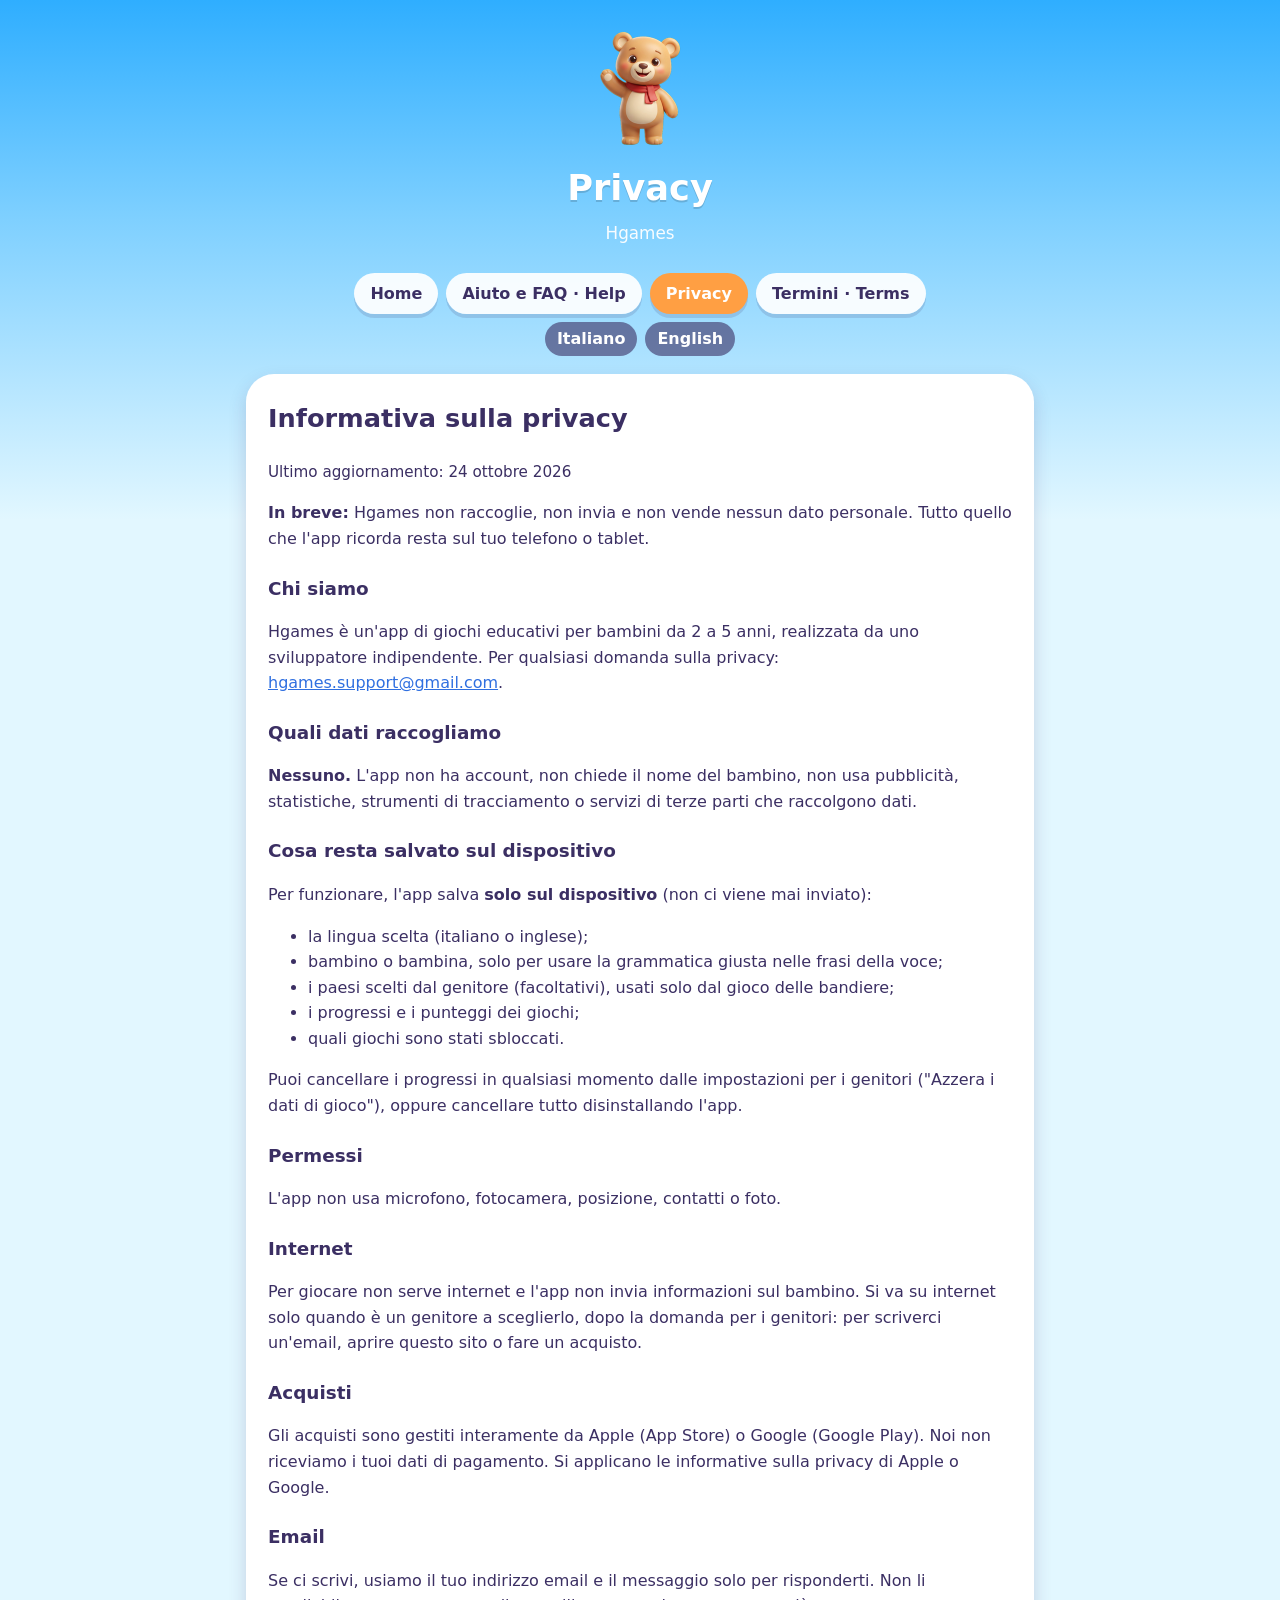
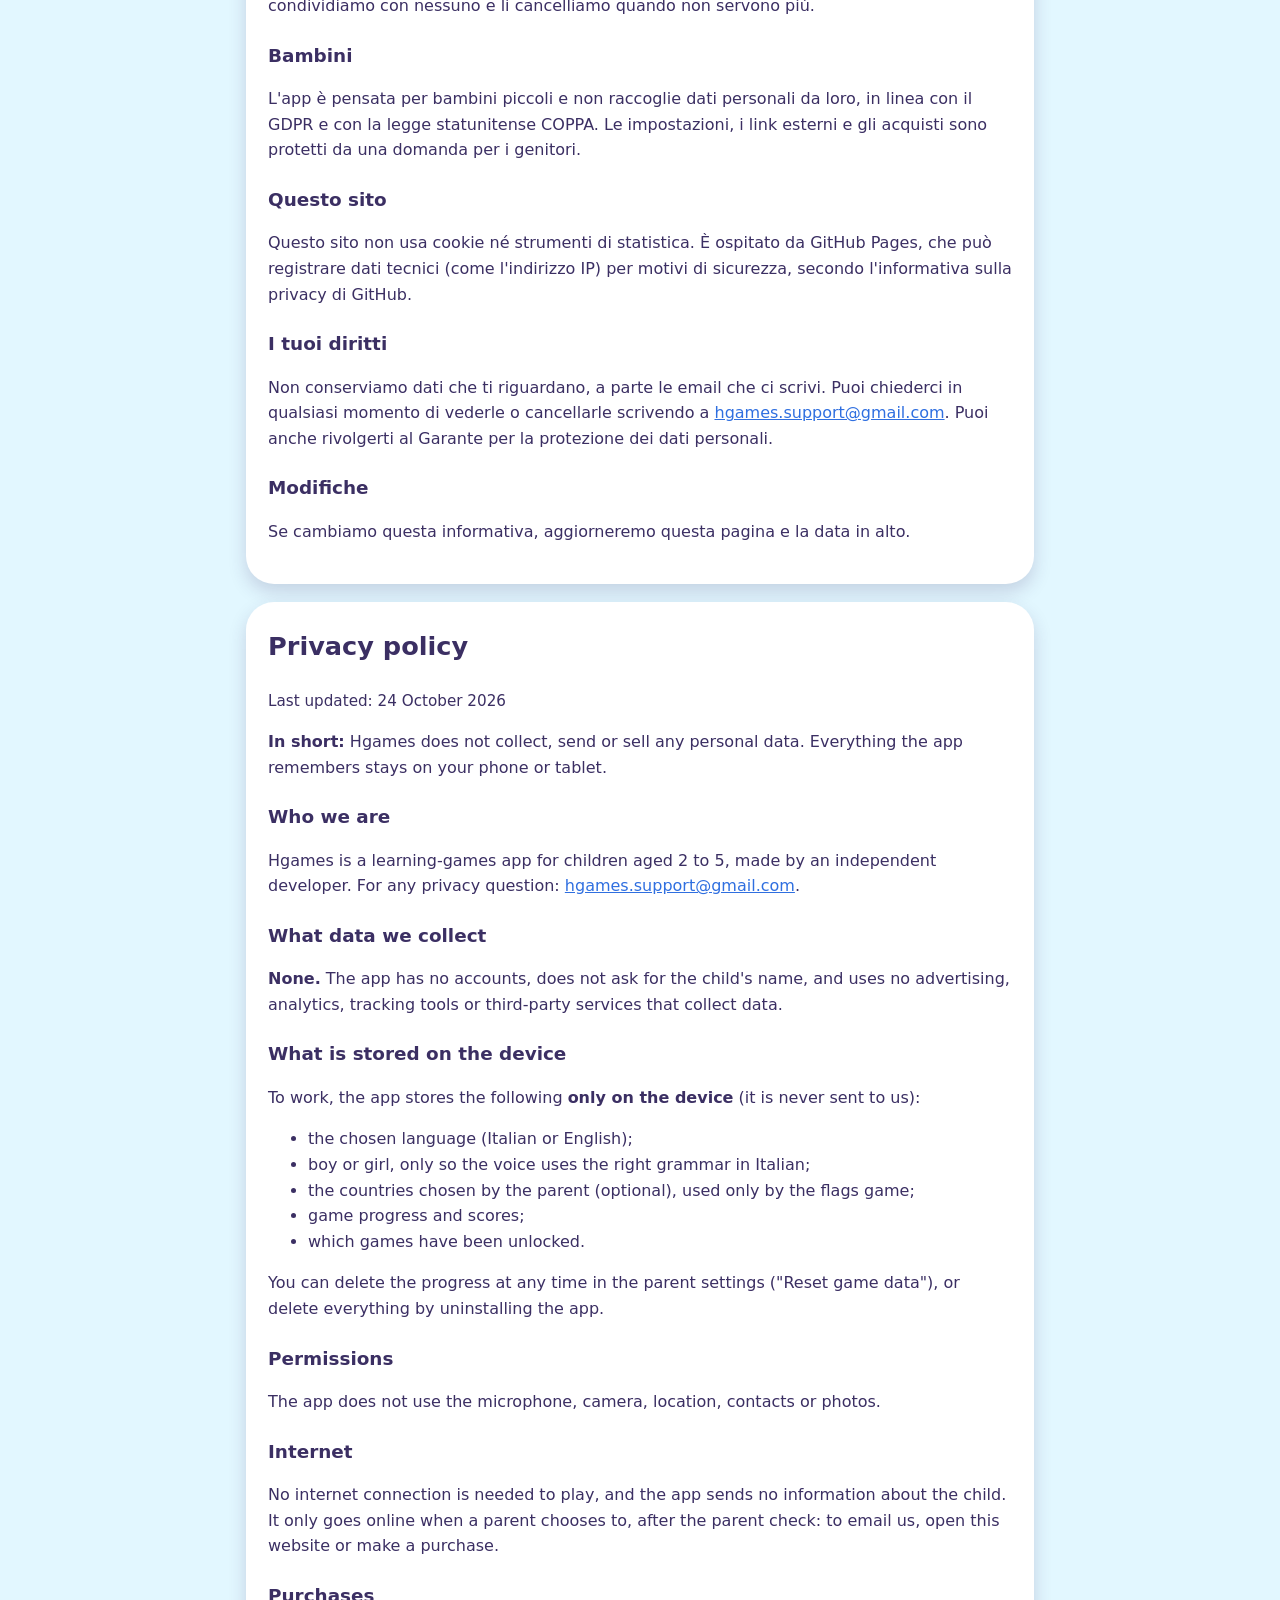
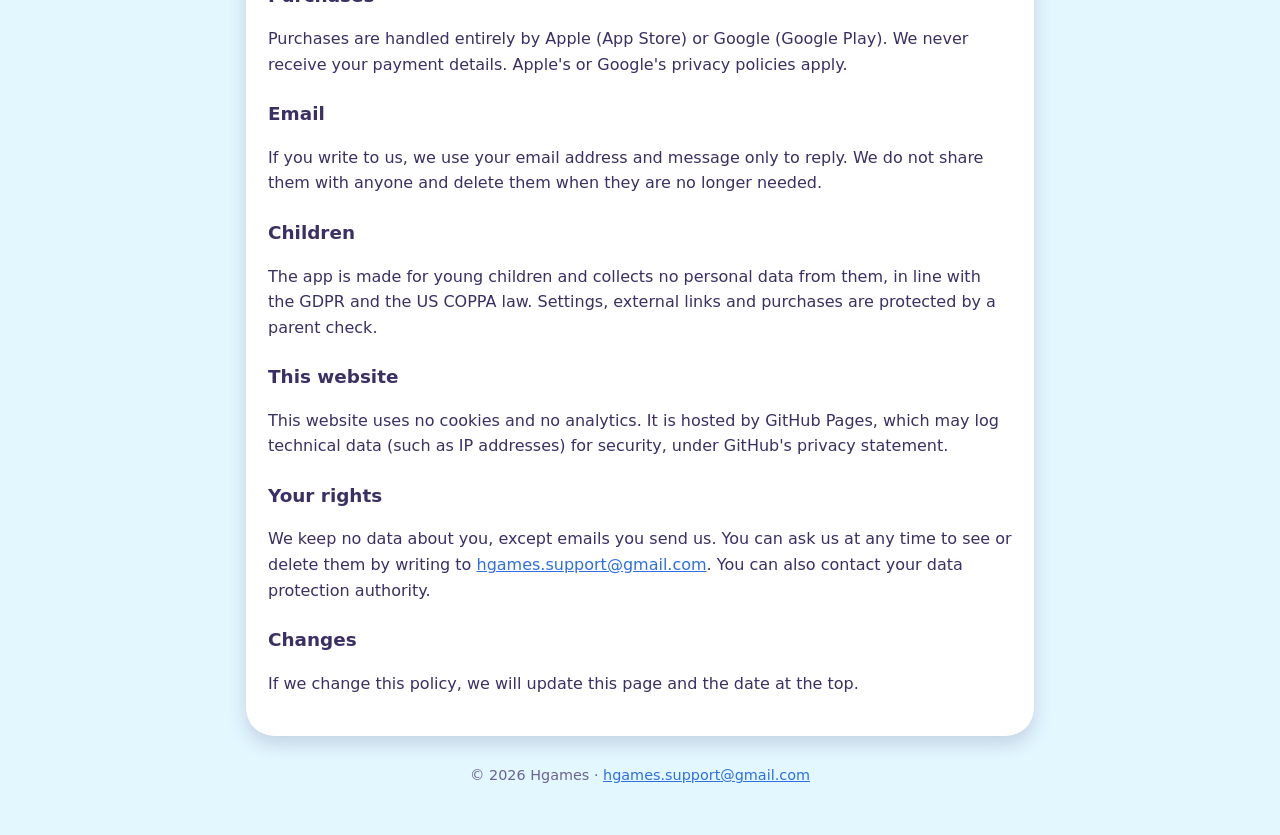
==== privacy.html @ 226e392a "Add files via upload" ====
<!doctype html>
<html lang="it">
<head>
  <meta charset="utf-8">
  <meta name="viewport" content="width=device-width, initial-scale=1">
  <title>Hgames Privacy</title>
  <meta name="description" content="Informativa sulla privacy di Hgames. Privacy policy of Hgames.">
  <link rel="stylesheet" href="style.css">
</head>
<body>
  <div class="wrap">
    <header>
      <img src="images/mascot.png" alt="">
      <h1>Privacy</h1>
      <p>Hgames</p>
    </header>
    <nav>
      <a href="index.html">Home</a>
      <a href="support.html">Aiuto e FAQ · Help</a>
      <a href="privacy.html" aria-current="page">Privacy</a>
      <a href="terms.html">Termini · Terms</a>
    </nav>
    <div class="lang"><a href="#it">Italiano</a><a href="#en">English</a></div>

    <section class="card" id="it" lang="it">
      <h2>Informativa sulla privacy</h2>
      <p class="muted">Ultimo aggiornamento: 24 ottobre 2026</p>
      <p><strong>In breve:</strong> Hgames non raccoglie, non invia e non vende nessun dato personale. Tutto quello che l'app ricorda resta sul tuo telefono o tablet.</p>

      <h3>Chi siamo</h3>
      <p>Hgames è un'app di giochi educativi per bambini da 2 a 5 anni, realizzata da uno sviluppatore indipendente. Per qualsiasi domanda sulla privacy: <a href="mailto:hgames.support@gmail.com">hgames.support@gmail.com</a>.</p>

      <h3>Quali dati raccogliamo</h3>
      <p><strong>Nessuno.</strong> L'app non ha account, non chiede il nome del bambino, non usa pubblicità, statistiche, strumenti di tracciamento o servizi di terze parti che raccolgono dati.</p>

      <h3>Cosa resta salvato sul dispositivo</h3>
      <p>Per funzionare, l'app salva <strong>solo sul dispositivo</strong> (non ci viene mai inviato):</p>
      <ul>
        <li>la lingua scelta (italiano o inglese);</li>
        <li>bambino o bambina, solo per usare la grammatica giusta nelle frasi della voce;</li>
        <li>i paesi scelti dal genitore (facoltativi), usati solo dal gioco delle bandiere;</li>
        <li>i progressi e i punteggi dei giochi;</li>
        <li>quali giochi sono stati sbloccati.</li>
      </ul>
      <p>Puoi cancellare i progressi in qualsiasi momento dalle impostazioni per i genitori ("Azzera i dati di gioco"), oppure cancellare tutto disinstallando l'app.</p>

      <h3>Permessi</h3>
      <p>L'app non usa microfono, fotocamera, posizione, contatti o foto.</p>

      <h3>Internet</h3>
      <p>Per giocare non serve internet e l'app non invia informazioni sul bambino. Si va su internet solo quando è un genitore a sceglierlo, dopo la domanda per i genitori: per scriverci un'email, aprire questo sito o fare un acquisto.</p>

      <h3>Acquisti</h3>
      <p>Gli acquisti sono gestiti interamente da Apple (App Store) o Google (Google Play). Noi non riceviamo i tuoi dati di pagamento. Si applicano le informative sulla privacy di Apple o Google.</p>

      <h3>Email</h3>
      <p>Se ci scrivi, usiamo il tuo indirizzo email e il messaggio solo per risponderti. Non li condividiamo con nessuno e li cancelliamo quando non servono più.</p>

      <h3>Bambini</h3>
      <p>L'app è pensata per bambini piccoli e non raccoglie dati personali da loro, in linea con il GDPR e con la legge statunitense COPPA. Le impostazioni, i link esterni e gli acquisti sono protetti da una domanda per i genitori.</p>

      <h3>Questo sito</h3>
      <p>Questo sito non usa cookie né strumenti di statistica. È ospitato da GitHub Pages, che può registrare dati tecnici (come l'indirizzo IP) per motivi di sicurezza, secondo l'informativa sulla privacy di GitHub.</p>

      <h3>I tuoi diritti</h3>
      <p>Non conserviamo dati che ti riguardano, a parte le email che ci scrivi. Puoi chiederci in qualsiasi momento di vederle o cancellarle scrivendo a <a href="mailto:hgames.support@gmail.com">hgames.support@gmail.com</a>. Puoi anche rivolgerti al Garante per la protezione dei dati personali.</p>

      <h3>Modifiche</h3>
      <p>Se cambiamo questa informativa, aggiorneremo questa pagina e la data in alto.</p>
    </section>

    <section class="card" id="en" lang="en">
      <h2>Privacy policy</h2>
      <p class="muted">Last updated: 24 October 2026</p>
      <p><strong>In short:</strong> Hgames does not collect, send or sell any personal data. Everything the app remembers stays on your phone or tablet.</p>

      <h3>Who we are</h3>
      <p>Hgames is a learning-games app for children aged 2 to 5, made by an independent developer. For any privacy question: <a href="mailto:hgames.support@gmail.com">hgames.support@gmail.com</a>.</p>

      <h3>What data we collect</h3>
      <p><strong>None.</strong> The app has no accounts, does not ask for the child's name, and uses no advertising, analytics, tracking tools or third-party services that collect data.</p>

      <h3>What is stored on the device</h3>
      <p>To work, the app stores the following <strong>only on the device</strong> (it is never sent to us):</p>
      <ul>
        <li>the chosen language (Italian or English);</li>
        <li>boy or girl, only so the voice uses the right grammar in Italian;</li>
        <li>the countries chosen by the parent (optional), used only by the flags game;</li>
        <li>game progress and scores;</li>
        <li>which games have been unlocked.</li>
      </ul>
      <p>You can delete the progress at any time in the parent settings ("Reset game data"), or delete everything by uninstalling the app.</p>

      <h3>Permissions</h3>
      <p>The app does not use the microphone, camera, location, contacts or photos.</p>

      <h3>Internet</h3>
      <p>No internet connection is needed to play, and the app sends no information about the child. It only goes online when a parent chooses to, after the parent check: to email us, open this website or make a purchase.</p>

      <h3>Purchases</h3>
      <p>Purchases are handled entirely by Apple (App Store) or Google (Google Play). We never receive your payment details. Apple's or Google's privacy policies apply.</p>

      <h3>Email</h3>
      <p>If you write to us, we use your email address and message only to reply. We do not share them with anyone and delete them when they are no longer needed.</p>

      <h3>Children</h3>
      <p>The app is made for young children and collects no personal data from them, in line with the GDPR and the US COPPA law. Settings, external links and purchases are protected by a parent check.</p>

      <h3>This website</h3>
      <p>This website uses no cookies and no analytics. It is hosted by GitHub Pages, which may log technical data (such as IP addresses) for security, under GitHub's privacy statement.</p>

      <h3>Your rights</h3>
      <p>We keep no data about you, except emails you send us. You can ask us at any time to see or delete them by writing to <a href="mailto:hgames.support@gmail.com">hgames.support@gmail.com</a>. You can also contact your data protection authority.</p>

      <h3>Changes</h3>
      <p>If we change this policy, we will update this page and the date at the top.</p>
    </section>

    <footer>© 2026 Hgames · <a href="mailto:hgames.support@gmail.com">hgames.support@gmail.com</a></footer>
  </div>
</body>
</html>
---- style.css ----
/* Hgames website: privacy policy, support/FAQ and terms. No external fonts, scripts or trackers. */
:root {
  --sky-top: #2faeff;
  --sky-bottom: #e2f7ff;
  --text: #3b2f63;
  --soft: #6b6390;
  --card: #ffffff;
  --accent: #ff9f43;
  --green: #3ccb7f;
  --line: #e4defa;
  --bg: linear-gradient(180deg, var(--sky-top) 0%, #7fd0ff 220px, var(--sky-bottom) 520px);
}
@media (prefers-color-scheme: dark) {
  :root {
    --text: #f1edff;
    --soft: #c9c1ea;
    --card: #2a2440;
    --line: #463d68;
    --bg: linear-gradient(180deg, #123a5c 0%, #1b2a44 300px, #17142a 600px);
  }
}
* { box-sizing: border-box; }
html { -webkit-text-size-adjust: 100%; }
body {
  margin: 0;
  font-family: "Nunito", "Segoe UI Rounded", "SF Pro Rounded", ui-rounded, "Segoe UI", system-ui, -apple-system, Roboto, sans-serif;
  color: var(--text);
  background: var(--bg);
  background-color: var(--sky-bottom);
  min-height: 100vh;
  line-height: 1.6;
}
@media (prefers-color-scheme: dark) { body { background-color: #17142a; } }
a { color: #2f6fe0; }
@media (prefers-color-scheme: dark) { a { color: #8fb8ff; } }
.wrap { max-width: 820px; margin: 0 auto; padding: 0 16px 48px; }
header { text-align: center; padding: 28px 0 8px; color: #fff; }
header img { width: 120px; height: 120px; object-fit: contain; }
header h1 { margin: 4px 0 0; font-size: 2.2rem; text-shadow: 0 2px 0 rgba(0, 0, 0, 0.15); }
header p { margin: 4px 0 0; font-size: 1.05rem; opacity: 0.95; }
nav { display: flex; flex-wrap: wrap; gap: 8px; justify-content: center; margin: 18px 0 8px; }
nav a {
  background: rgba(255, 255, 255, 0.92);
  color: #3b2f63;
  text-decoration: none;
  font-weight: 700;
  padding: 8px 16px;
  border-radius: 999px;
  box-shadow: 0 4px 0 rgba(59, 47, 99, 0.15);
}
nav a[aria-current="page"] { background: var(--accent); color: #fff; }
.lang { display: flex; gap: 8px; justify-content: center; margin: 6px 0 18px; }
.lang a { color: #fff; font-weight: 700; text-decoration: none; padding: 4px 12px; border-radius: 999px; background: rgba(59, 47, 99, 0.6); }
.card {
  background: var(--card);
  border-radius: 28px;
  padding: 24px 22px;
  margin: 18px 0;
  box-shadow: 0 8px 18px rgba(59, 47, 99, 0.18);
  overflow-wrap: anywhere;
}
.card h2 { margin-top: 0; font-size: 1.6rem; }
.card h3 { margin: 22px 0 4px; font-size: 1.15rem; }
.card p, .card li { color: var(--text); }
.muted { color: var(--soft); font-size: 0.95rem; }
.badges { display: flex; flex-wrap: wrap; gap: 8px; margin: 12px 0; padding: 0; list-style: none; }
.badges li { background: #eafaf1; color: #1d7a4b; border-radius: 999px; padding: 6px 12px; font-weight: 700; font-size: 0.95rem; }
@media (prefers-color-scheme: dark) { .badges li { background: #173b2a; color: #8de0b4; } }
details { border-top: 1px solid var(--line); padding: 10px 0; }
details:last-of-type { border-bottom: 1px solid var(--line); }
summary { cursor: pointer; font-weight: 700; font-size: 1.05rem; }
details p { margin: 8px 0 4px; }
.email {
  display: inline-block;
  background: var(--green);
  color: #fff;
  font-weight: 800;
  text-decoration: none;
  padding: 12px 22px;
  border-radius: 20px;
  box-shadow: 0 5px 0 rgba(0, 0, 0, 0.15);
}
footer { text-align: center; color: var(--soft); font-size: 0.9rem; margin-top: 28px; }
@media (max-width: 480px) {
  header h1 { font-size: 1.8rem; }
  .card { padding: 20px 16px; border-radius: 22px; }
}
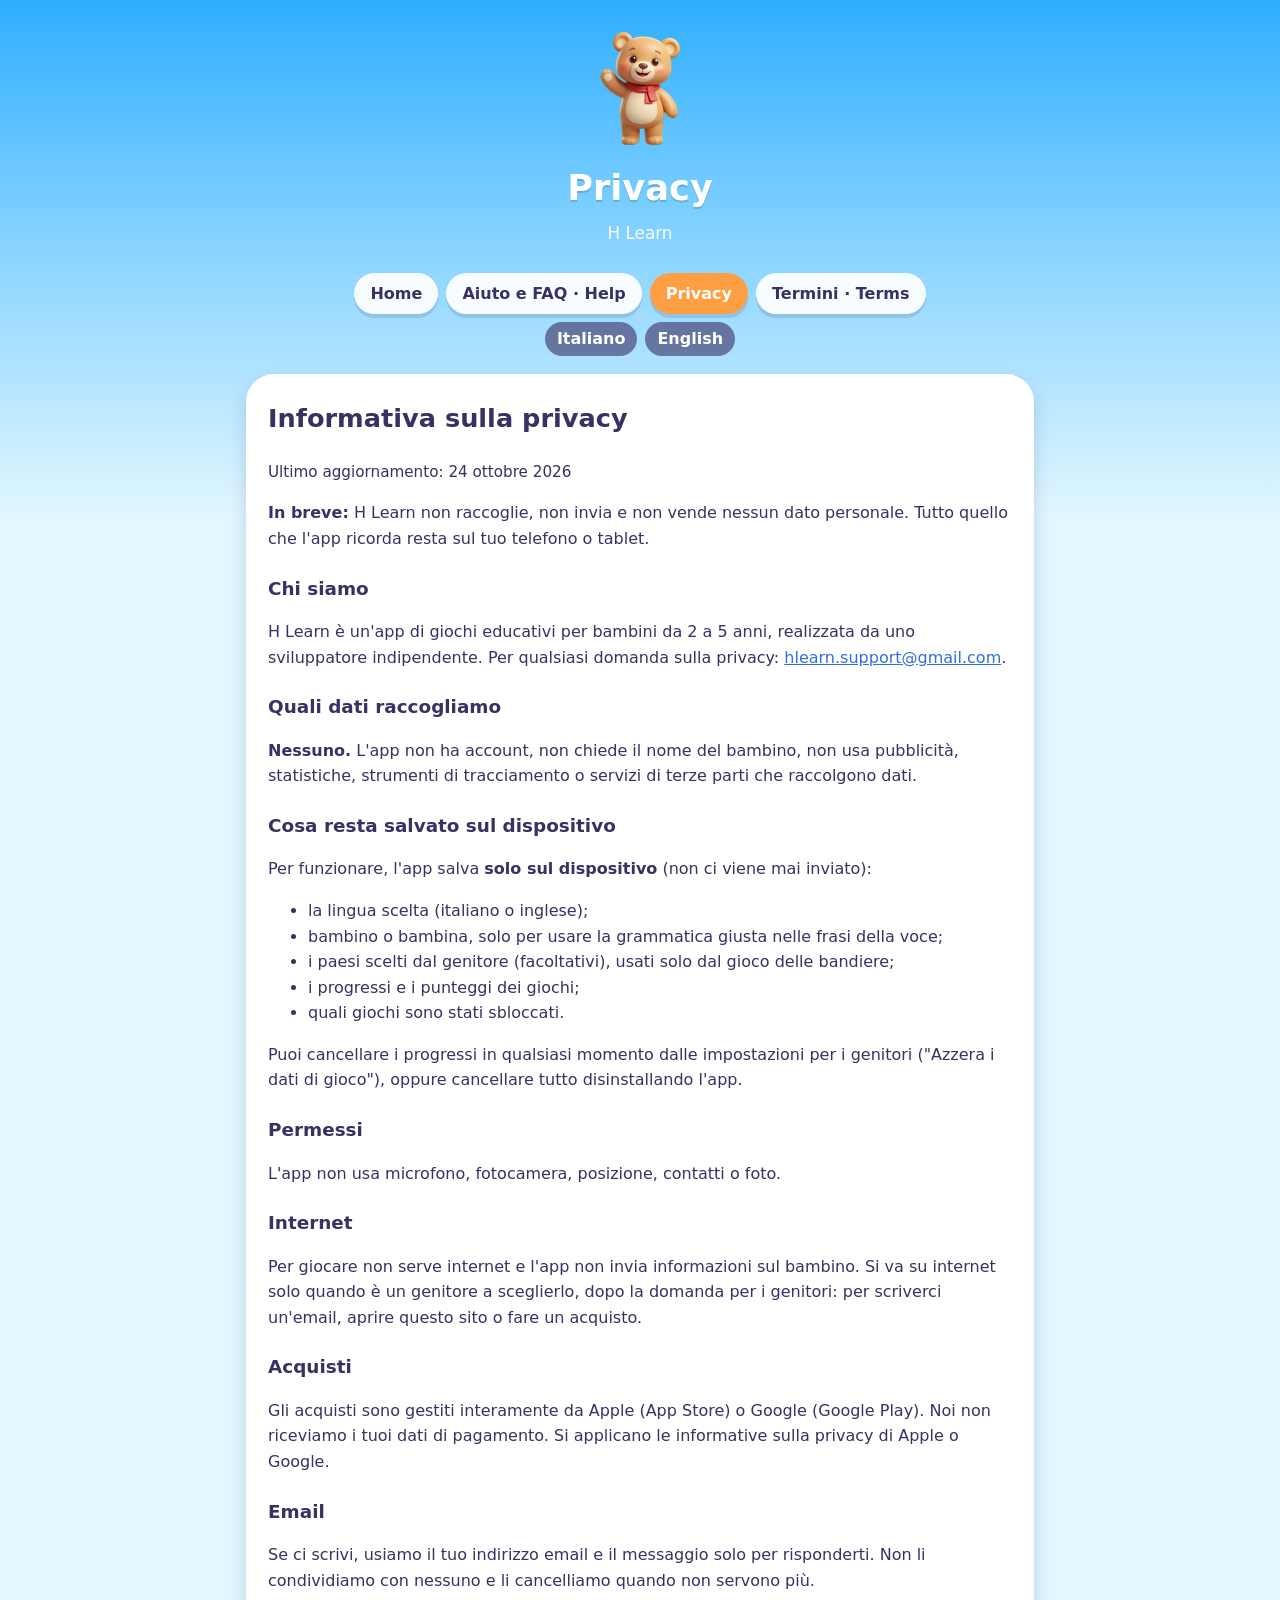
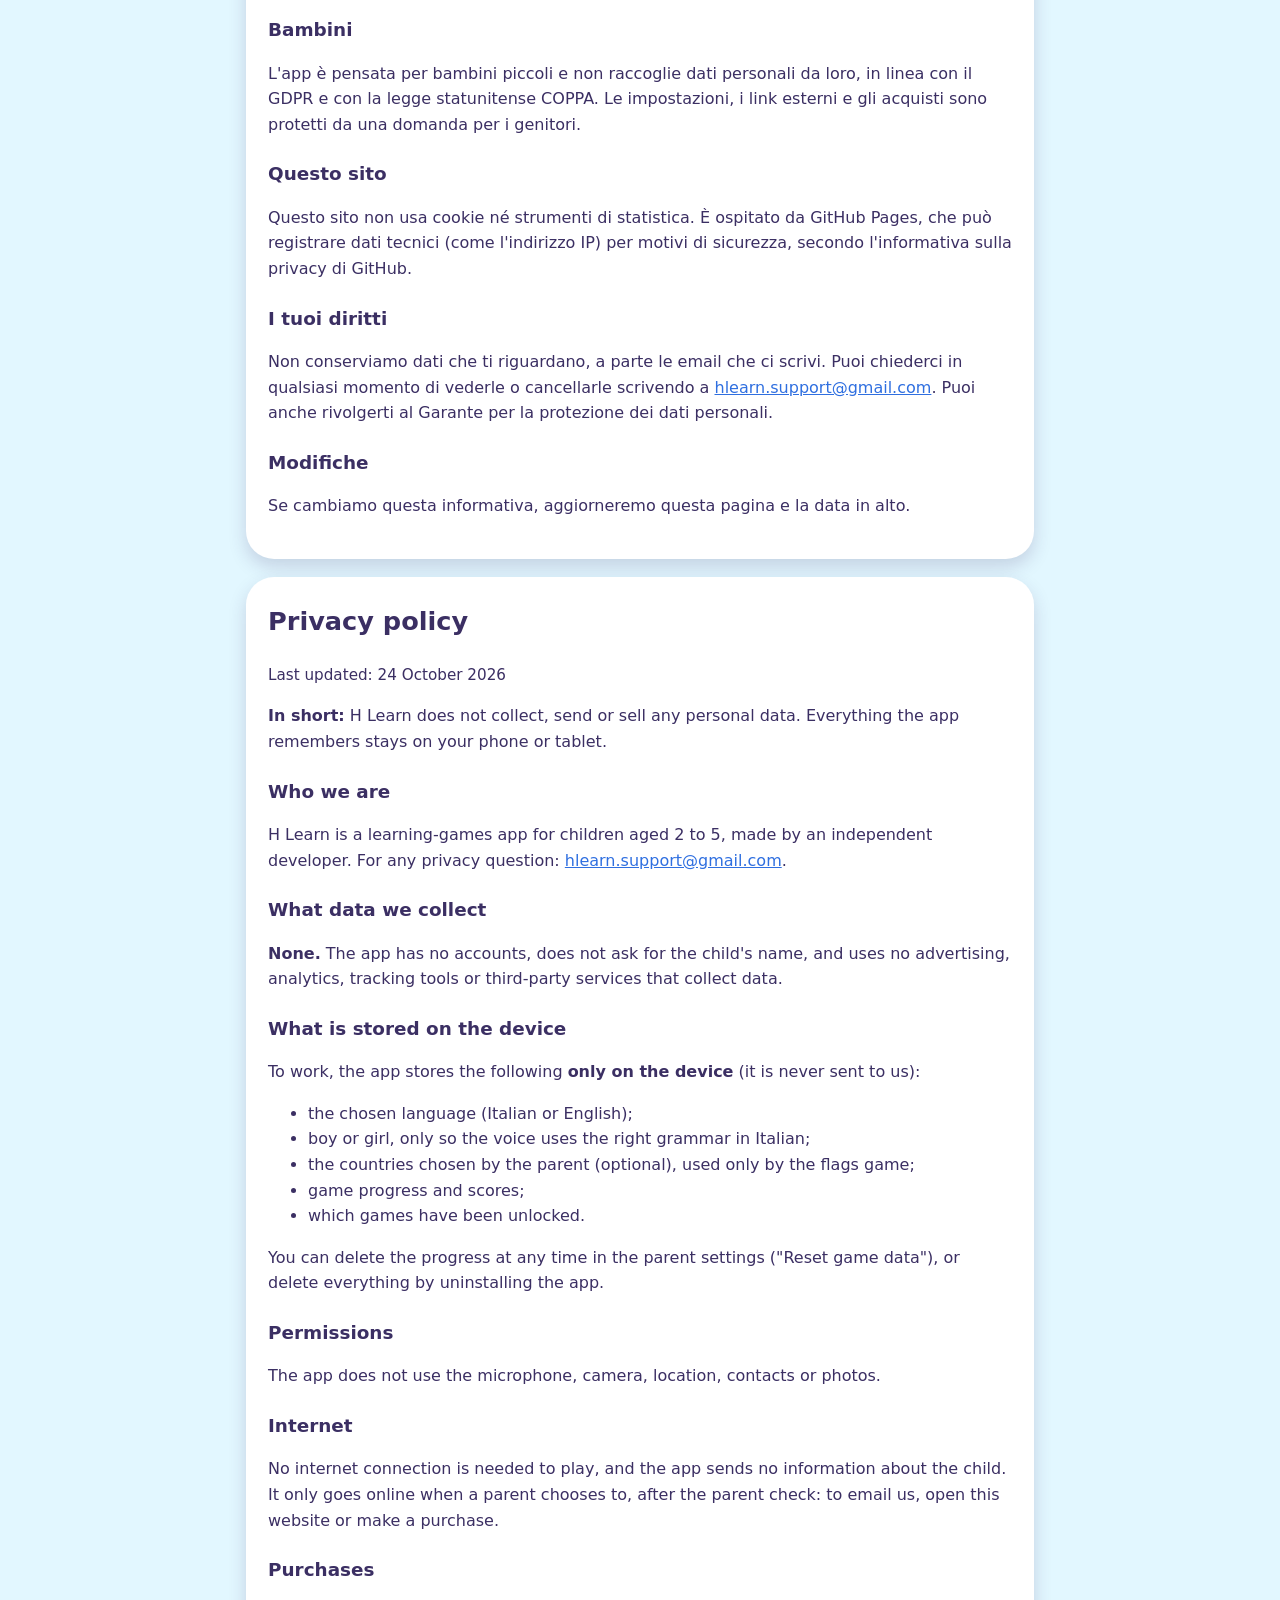
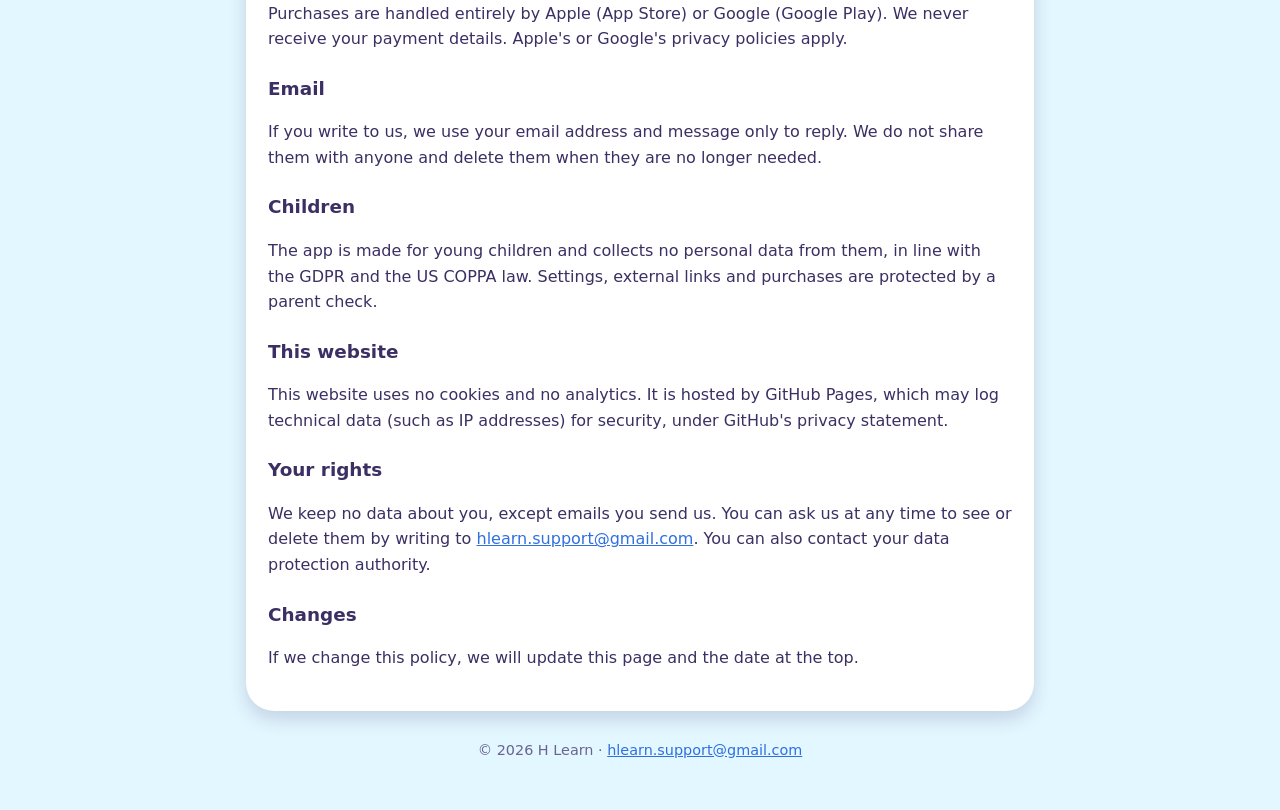
==== commit a86d7d01: "Add files via upload" ====
--- a/privacy.html
+++ b/privacy.html
@@ -3,8 +3,8 @@
 <head>
   <meta charset="utf-8">
   <meta name="viewport" content="width=device-width, initial-scale=1">
-  <title>Hgames Privacy</title>
-  <meta name="description" content="Informativa sulla privacy di Hgames. Privacy policy of Hgames.">
+  <title>H Learn Privacy</title>
+  <meta name="description" content="Informativa sulla privacy di H Learn. Privacy policy of H Learn.">
   <link rel="stylesheet" href="style.css">
 </head>
 <body>
@@ -12,7 +12,7 @@
     <header>
       <img src="images/mascot.png" alt="">
       <h1>Privacy</h1>
-      <p>Hgames</p>
+      <p>H Learn</p>
     </header>
     <nav>
       <a href="index.html">Home</a>
@@ -25,10 +25,10 @@
     <section class="card" id="it" lang="it">
       <h2>Informativa sulla privacy</h2>
       <p class="muted">Ultimo aggiornamento: 24 ottobre 2026</p>
-      <p><strong>In breve:</strong> Hgames non raccoglie, non invia e non vende nessun dato personale. Tutto quello che l'app ricorda resta sul tuo telefono o tablet.</p>
+      <p><strong>In breve:</strong> H Learn non raccoglie, non invia e non vende nessun dato personale. Tutto quello che l'app ricorda resta sul tuo telefono o tablet.</p>
 
       <h3>Chi siamo</h3>
-      <p>Hgames è un'app di giochi educativi per bambini da 2 a 5 anni, realizzata da uno sviluppatore indipendente. Per qualsiasi domanda sulla privacy: <a href="mailto:hgames.support@gmail.com">hgames.support@gmail.com</a>.</p>
+      <p>H Learn è un'app di giochi educativi per bambini da 2 a 5 anni, realizzata da uno sviluppatore indipendente. Per qualsiasi domanda sulla privacy: <a href="mailto:hlearn.support@gmail.com">hlearn.support@gmail.com</a>.</p>
 
       <h3>Quali dati raccogliamo</h3>
       <p><strong>Nessuno.</strong> L'app non ha account, non chiede il nome del bambino, non usa pubblicità, statistiche, strumenti di tracciamento o servizi di terze parti che raccolgono dati.</p>
@@ -63,7 +63,7 @@
       <p>Questo sito non usa cookie né strumenti di statistica. È ospitato da GitHub Pages, che può registrare dati tecnici (come l'indirizzo IP) per motivi di sicurezza, secondo l'informativa sulla privacy di GitHub.</p>
 
       <h3>I tuoi diritti</h3>
-      <p>Non conserviamo dati che ti riguardano, a parte le email che ci scrivi. Puoi chiederci in qualsiasi momento di vederle o cancellarle scrivendo a <a href="mailto:hgames.support@gmail.com">hgames.support@gmail.com</a>. Puoi anche rivolgerti al Garante per la protezione dei dati personali.</p>
+      <p>Non conserviamo dati che ti riguardano, a parte le email che ci scrivi. Puoi chiederci in qualsiasi momento di vederle o cancellarle scrivendo a <a href="mailto:hlearn.support@gmail.com">hlearn.support@gmail.com</a>. Puoi anche rivolgerti al Garante per la protezione dei dati personali.</p>
 
       <h3>Modifiche</h3>
       <p>Se cambiamo questa informativa, aggiorneremo questa pagina e la data in alto.</p>
@@ -72,10 +72,10 @@
     <section class="card" id="en" lang="en">
       <h2>Privacy policy</h2>
       <p class="muted">Last updated: 24 October 2026</p>
-      <p><strong>In short:</strong> Hgames does not collect, send or sell any personal data. Everything the app remembers stays on your phone or tablet.</p>
+      <p><strong>In short:</strong> H Learn does not collect, send or sell any personal data. Everything the app remembers stays on your phone or tablet.</p>
 
       <h3>Who we are</h3>
-      <p>Hgames is a learning-games app for children aged 2 to 5, made by an independent developer. For any privacy question: <a href="mailto:hgames.support@gmail.com">hgames.support@gmail.com</a>.</p>
+      <p>H Learn is a learning-games app for children aged 2 to 5, made by an independent developer. For any privacy question: <a href="mailto:hlearn.support@gmail.com">hlearn.support@gmail.com</a>.</p>
 
       <h3>What data we collect</h3>
       <p><strong>None.</strong> The app has no accounts, does not ask for the child's name, and uses no advertising, analytics, tracking tools or third-party services that collect data.</p>
@@ -110,13 +110,13 @@
       <p>This website uses no cookies and no analytics. It is hosted by GitHub Pages, which may log technical data (such as IP addresses) for security, under GitHub's privacy statement.</p>
 
       <h3>Your rights</h3>
-      <p>We keep no data about you, except emails you send us. You can ask us at any time to see or delete them by writing to <a href="mailto:hgames.support@gmail.com">hgames.support@gmail.com</a>. You can also contact your data protection authority.</p>
+      <p>We keep no data about you, except emails you send us. You can ask us at any time to see or delete them by writing to <a href="mailto:hlearn.support@gmail.com">hlearn.support@gmail.com</a>. You can also contact your data protection authority.</p>
 
       <h3>Changes</h3>
       <p>If we change this policy, we will update this page and the date at the top.</p>
     </section>
 
-    <footer>© 2026 Hgames · <a href="mailto:hgames.support@gmail.com">hgames.support@gmail.com</a></footer>
+    <footer>© 2026 H Learn · <a href="mailto:hlearn.support@gmail.com">hlearn.support@gmail.com</a></footer>
   </div>
 </body>
 </html>
--- a/style.css
+++ b/style.css
@@ -1,4 +1,4 @@
-/* Hgames website: privacy policy, support/FAQ and terms. No external fonts, scripts or trackers. */
+/* H Learn website: privacy policy, support/FAQ and terms. No external fonts, scripts or trackers. */
 :root {
   --sky-top: #2faeff;
   --sky-bottom: #e2f7ff;
